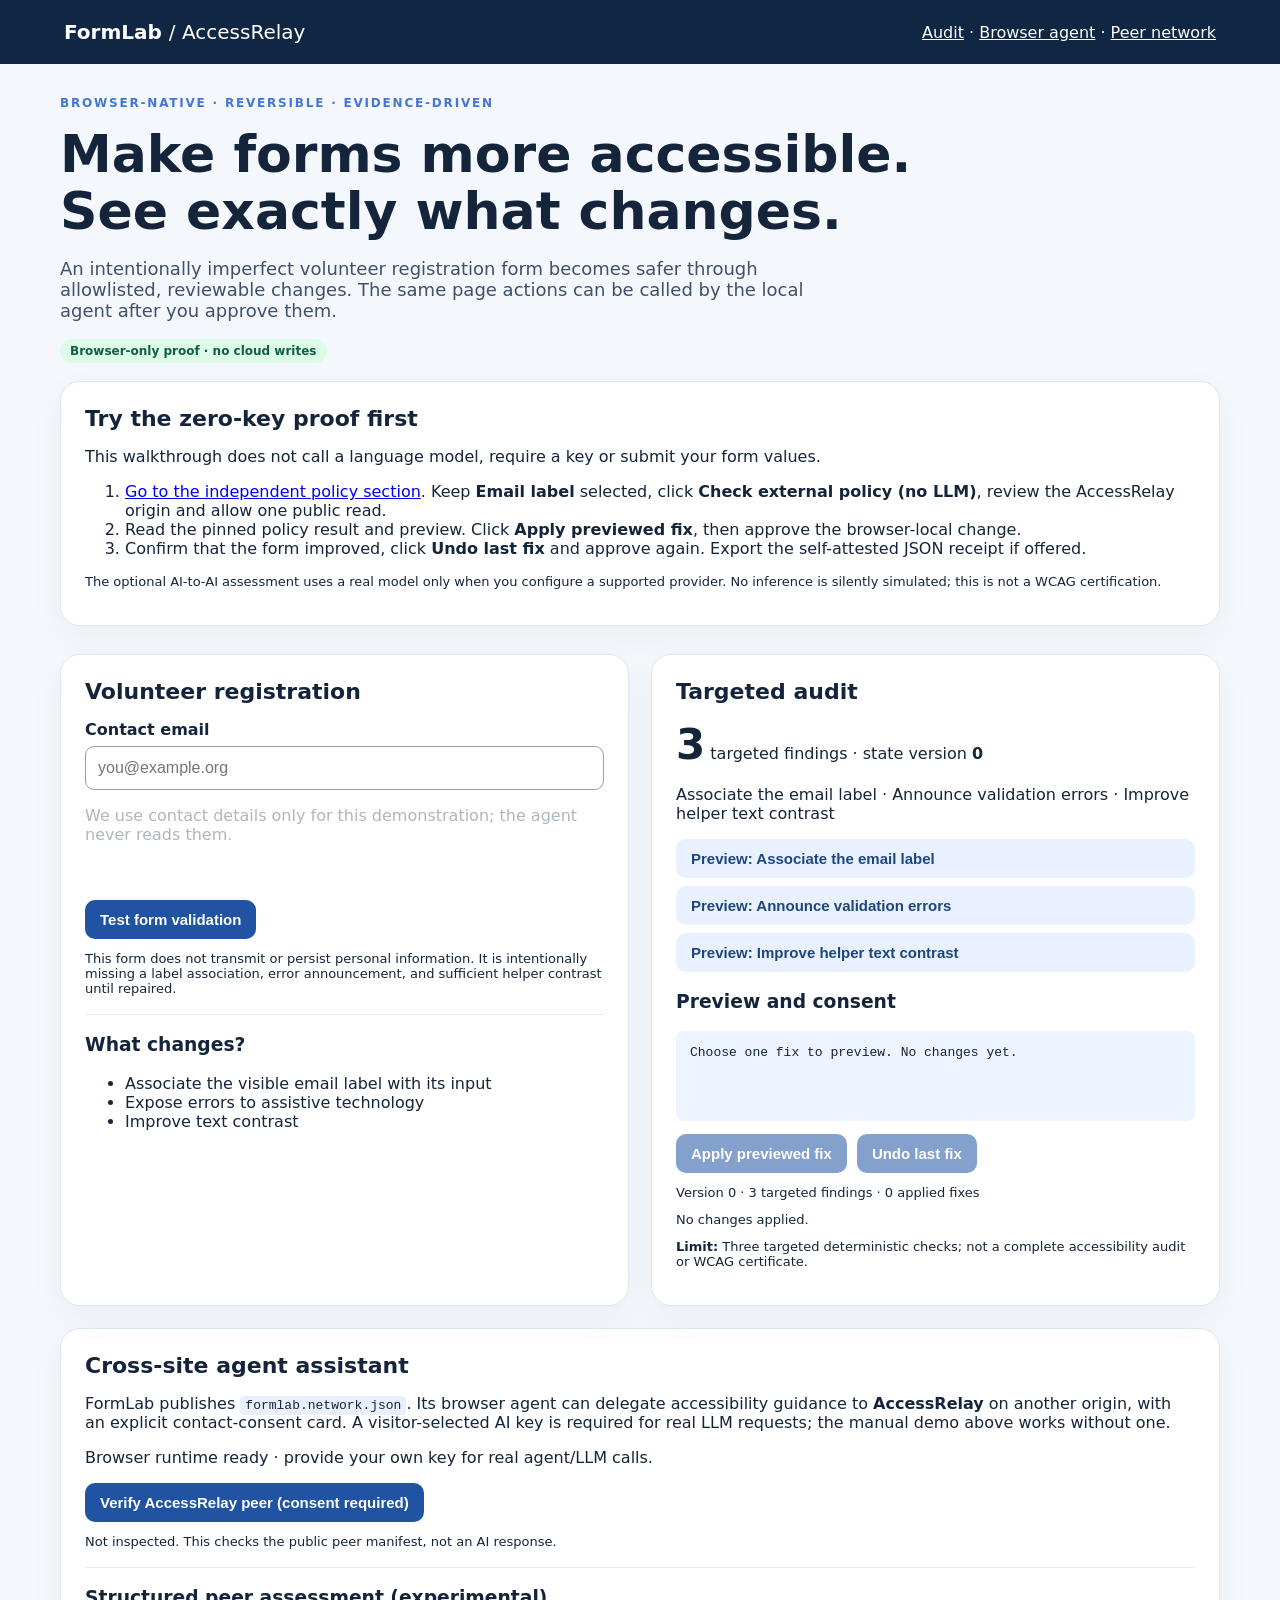
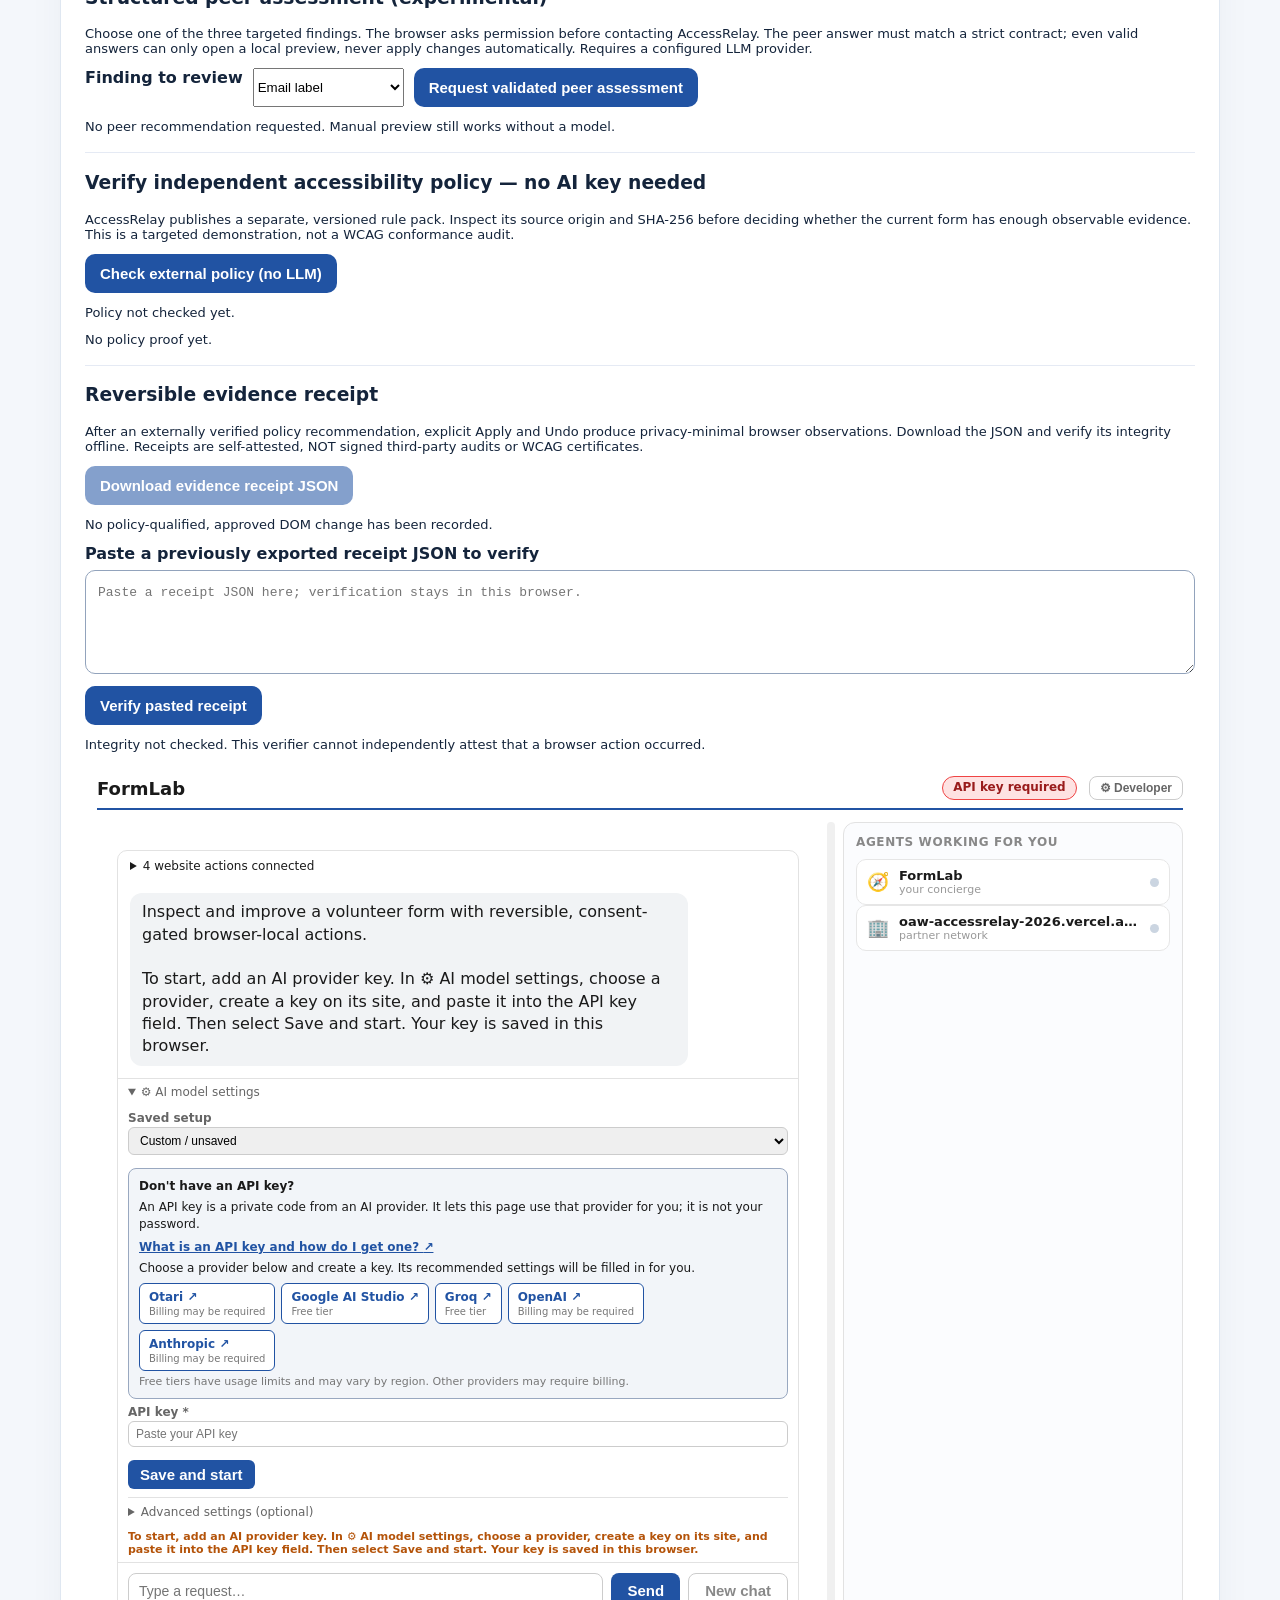
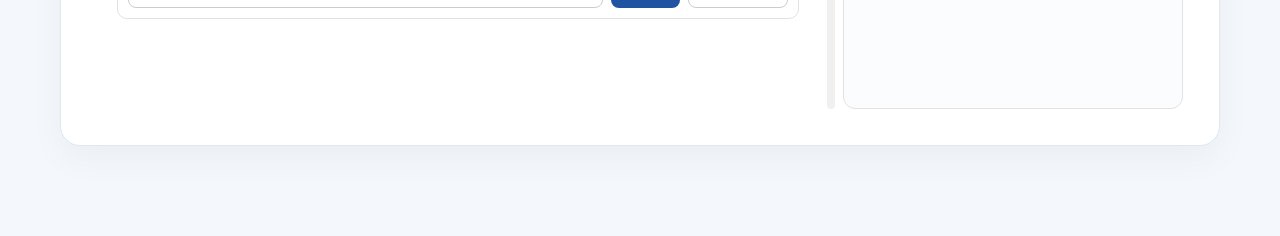
==== formlab/index.html @ d530da46 "Initial public release: source-pinned AccessRelay and FormLab" ====
<!doctype html><html lang="en"><head><meta charset="utf-8"><meta name="viewport" content="width=device-width,initial-scale=1"><title>FormLab · Accessible changes with proof</title><meta name="description" content="Preview, approve and undo three accessible form improvements. Linked browser agents, no server-side write."><link rel="stylesheet" href="./styles.css"><script type="module" src="./site.js"></script></head><body>
<header><div class="brand">FormLab <span style="font-weight:400">/ AccessRelay</span></div><nav aria-label="Primary"><a href="#audit">Audit</a> · <a href="#agent">Browser agent</a> · <a href="https://oaw-accessrelay-2026.vercel.app/" target="_blank" rel="noopener">Peer network</a></nav></header>
<main><span class="kicker">Browser-native · reversible · evidence-driven</span><h1>Make forms more accessible. See exactly what changes.</h1><p class="lead">An intentionally imperfect volunteer registration form becomes safer through allowlisted, reviewable changes. The same page actions can be called by the local agent after you approve them.</p><span class="pill">Browser-only proof · no cloud writes</span><section class="panel" aria-labelledby="quickstart-heading" style="margin-top:18px;margin-bottom:18px"><h2 id="quickstart-heading">Try the zero-key proof first</h2><p>This walkthrough does not call a language model, require a key or submit your form values.</p><ol><li><a href="#agent">Go to the independent policy section</a>. Keep <strong>Email label</strong> selected, click <strong>Check external policy (no LLM)</strong>, review the AccessRelay origin and allow one public read.</li><li>Read the pinned policy result and preview. Click <strong>Apply previewed fix</strong>, then approve the browser-local change.</li><li>Confirm that the form improved, click <strong>Undo last fix</strong> and approve again. Export the self-attested JSON receipt if offered.</li></ol><p class="note">The optional AI-to-AI assessment uses a real model only when you configure a supported provider. No inference is silently simulated; this is not a WCAG certification.</p></section>
<div class="grid"><section class="panel" aria-labelledby="form-head"><h2 id="form-head">Volunteer registration</h2><form id="signup" novalidate><label id="email-label">Contact email</label><input id="email" name="email" type="email" placeholder="you@example.org" autocomplete="email"><p class="muted" id="helper">We use contact details only for this demonstration; the agent never reads them.</p><p id="form-error" class="error"></p><button type="submit">Test form validation</button></form><p class="note">This form does not transmit or persist personal information. It is intentionally missing a label association, error announcement, and sufficient helper contrast until repaired.</p><div class="divider"></div><h3>What changes?</h3><ul><li>Associate the visible email label with its input</li><li>Expose errors to assistive technology</li><li>Improve text contrast</li></ul></section>
<section class="panel" id="audit" aria-labelledby="audit-head"><h2 id="audit-head">Targeted audit</h2><p><span class="stat" id="issue-count">3</span> targeted findings · state version <strong id="version">0</strong></p><p id="issues">Loading checks...</p><div id="fix-list" aria-label="Available fixes"></div><h3>Preview and consent</h3><pre id="preview" class="preview">Choose one fix to preview. No changes yet.</pre><div class="buttons"><button id="apply" type="button" disabled>Apply previewed fix</button><button id="undo" type="button" disabled>Undo last fix</button></div><p id="evidence" class="note"></p><p id="last-receipt" class="note">No changes applied.</p><p class="note"><strong>Limit:</strong> Three targeted deterministic checks; not a complete accessibility audit or WCAG certificate.</p></section></div>
<section class="panel" id="agent" style="margin-top:22px"><h2>Cross-site agent assistant</h2><p>FormLab publishes <code>formlab.network.json</code>. Its browser agent can delegate accessibility guidance to <strong>AccessRelay</strong> on another origin, with an explicit contact-consent card. A visitor-selected AI key is required for real LLM requests; the manual demo above works without one.</p><p id="agent-status" role="status">Loading the reference browser runtime...</p><div class="buttons"><button id="peer-inspect" type="button">Verify AccessRelay peer (consent required)</button></div><p id="peer-inspect-status" class="note" role="status">Not inspected. This checks the public peer manifest, not an AI response.</p><div class="divider"></div><h3>Structured peer assessment (experimental)</h3><p class="note">Choose one of the three targeted findings. The browser asks permission before contacting AccessRelay. The peer answer must match a strict contract; even valid answers can only open a local preview, never apply changes automatically. Requires a configured LLM provider.</p><div class="buttons"><label for="peer-assess-issue">Finding to review</label><select id="peer-assess-issue" aria-label="Finding to review"><option value="associate_label">Email label</option><option value="announce_errors">Error announcements</option><option value="increase_contrast">Helper contrast</option></select><button id="peer-assess" type="button">Request validated peer assessment</button></div><p id="peer-assess-status" role="status" class="note">No peer recommendation requested. Manual preview still works without a model.</p><div class="divider"></div><h3>Verify independent accessibility policy — no AI key needed</h3><p class="note">AccessRelay publishes a separate, versioned rule pack. Inspect its source origin and SHA-256 before deciding whether the current form has enough observable evidence. This is a targeted demonstration, not a WCAG conformance audit.</p><div class="buttons"><button id="policy-review" type="button">Check external policy (no LLM)</button></div><p id="policy-review-status" role="status" class="note">Policy not checked yet.</p><p id="policy-review-proof" class="note">No policy proof yet.</p><div class="divider"></div><h3>Reversible evidence receipt</h3><p class="note">After an externally verified policy recommendation, explicit Apply and Undo produce privacy-minimal browser observations. Download the JSON and verify its integrity offline. Receipts are self-attested, NOT signed third-party audits or WCAG certificates.</p><div class="buttons"><button id="receipt-export" type="button" disabled>Download evidence receipt JSON</button></div><p id="receipt-status" role="status" class="note">No policy-qualified, approved DOM change has been recorded.</p><label for="receipt-paste">Paste a previously exported receipt JSON to verify</label><textarea id="receipt-paste" rows="4" maxlength="24000" placeholder="Paste a receipt JSON here; verification stays in this browser."></textarea><div class="buttons"><button id="receipt-verify" type="button">Verify pasted receipt</button></div><p id="receipt-verify-status" role="status" class="note">Integrity not checked. This verifier cannot independently attest that a browser action occurred.</p><div id="agent-app"></div></section></main><dialog id="review-dialog" aria-labelledby="review-title"><h2 id="review-title">Review browser-local change</h2><p id="review-summary"></p><p class="note">No server-side data changes. You can undo the fix.</p><div class="buttons"><button id="review-approve" type="button">Approve change</button><button id="review-cancel" type="button">Cancel</button></div></dialog></body></html>
---- formlab/styles.css ----
:root{font-family:Inter,system-ui,-apple-system,Segoe UI,sans-serif;color:#14243b;background:#f4f7fb;--muted:#aeb6c0;--brand:#2153a3}*{box-sizing:border-box}body{margin:0}header{padding:20px 5vw;background:#102743;color:white;display:flex;justify-content:space-between;gap:18px;align-items:center}header a{color:white}.brand{font-weight:800;font-size:20px}.kicker{font-size:12px;font-weight:800;letter-spacing:.15em;text-transform:uppercase;color:#4376d5}h1{font-size:clamp(30px,4.5vw,52px);line-height:1.1;max-width:860px;margin:15px 0 18px}h2{font-size:22px}main{max-width:1200px;margin:auto;padding:28px 20px 90px}.lead{font-size:18px;max-width:800px;color:#40506a}.grid{display:grid;grid-template-columns:minmax(0,1fr) minmax(300px,1fr);gap:22px;margin-top:28px}.panel{background:#fff;border:1px solid #dfe7f1;border-radius:20px;padding:24px;box-shadow:0 12px 36px #0d2d5b0b}.panel h2{margin:0 0 16px}label{display:block;font-weight:600;margin:0 0 7px}input{width:100%;padding:12px;border:1px solid #92a3bc;border-radius:9px;font-size:16px}button{padding:11px 15px;border:0;border-radius:10px;background:#2153a3;color:white;font-size:15px;font-weight:700;cursor:pointer}button:hover:not(:disabled){background:#1b4387}button:focus-visible,input:focus-visible{outline:3px solid #f6a92c;outline-offset:3px}button:disabled{opacity:.55;cursor:not-allowed}.buttons{display:flex;flex-wrap:wrap;gap:10px}.fix{display:block;width:100%;text-align:left;background:#e9f0ff;color:#1c477c;margin:8px 0}.fix:hover:not(:disabled){background:#d5e6ff}.stat{font-size:42px;font-weight:800}.muted{color:var(--muted)}:root[data-contrast="improved"]{--muted:#364152}.note{font-size:13px;margin:12px 0}.preview{background:#eef4ff;white-space:pre-wrap;padding:14px;border-radius:8px;min-height:90px}.pill{display:inline-block;background:#dcfce8;color:#12603b;border-radius:999px;padding:5px 10px;font-size:12px;font-weight:800}.error{min-height:24px;color:#b42318}.divider{height:1px;background:#e5eaf4;margin:18px 0}code{background:#eaf0fb;border-radius:4px;padding:2px 5px}#agent-app{min-height:300px}@media(max-width:820px){header{align-items:flex-start;flex-direction:column}.grid{grid-template-columns:1fr}main{padding:24px 15px}}
dialog{width:min(490px,92vw);border:1px solid #dbe4f1;border-radius:18px;padding:26px;box-shadow:0 35px 90px #10274355}dialog::backdrop{background:#102743aa}#review-cancel{background:#e9f0fb;color:#21385e}

#receipt-paste{display:block;width:100%;max-width:100%;padding:12px;margin-bottom:12px;border:1px solid #92a3bc;border-radius:10px;font:13px/1.5 ui-monospace,Consolas,monospace;resize:vertical;overflow-wrap:anywhere}#receipt-paste:focus-visible{outline:3px solid #f6a92c;outline-offset:3px}
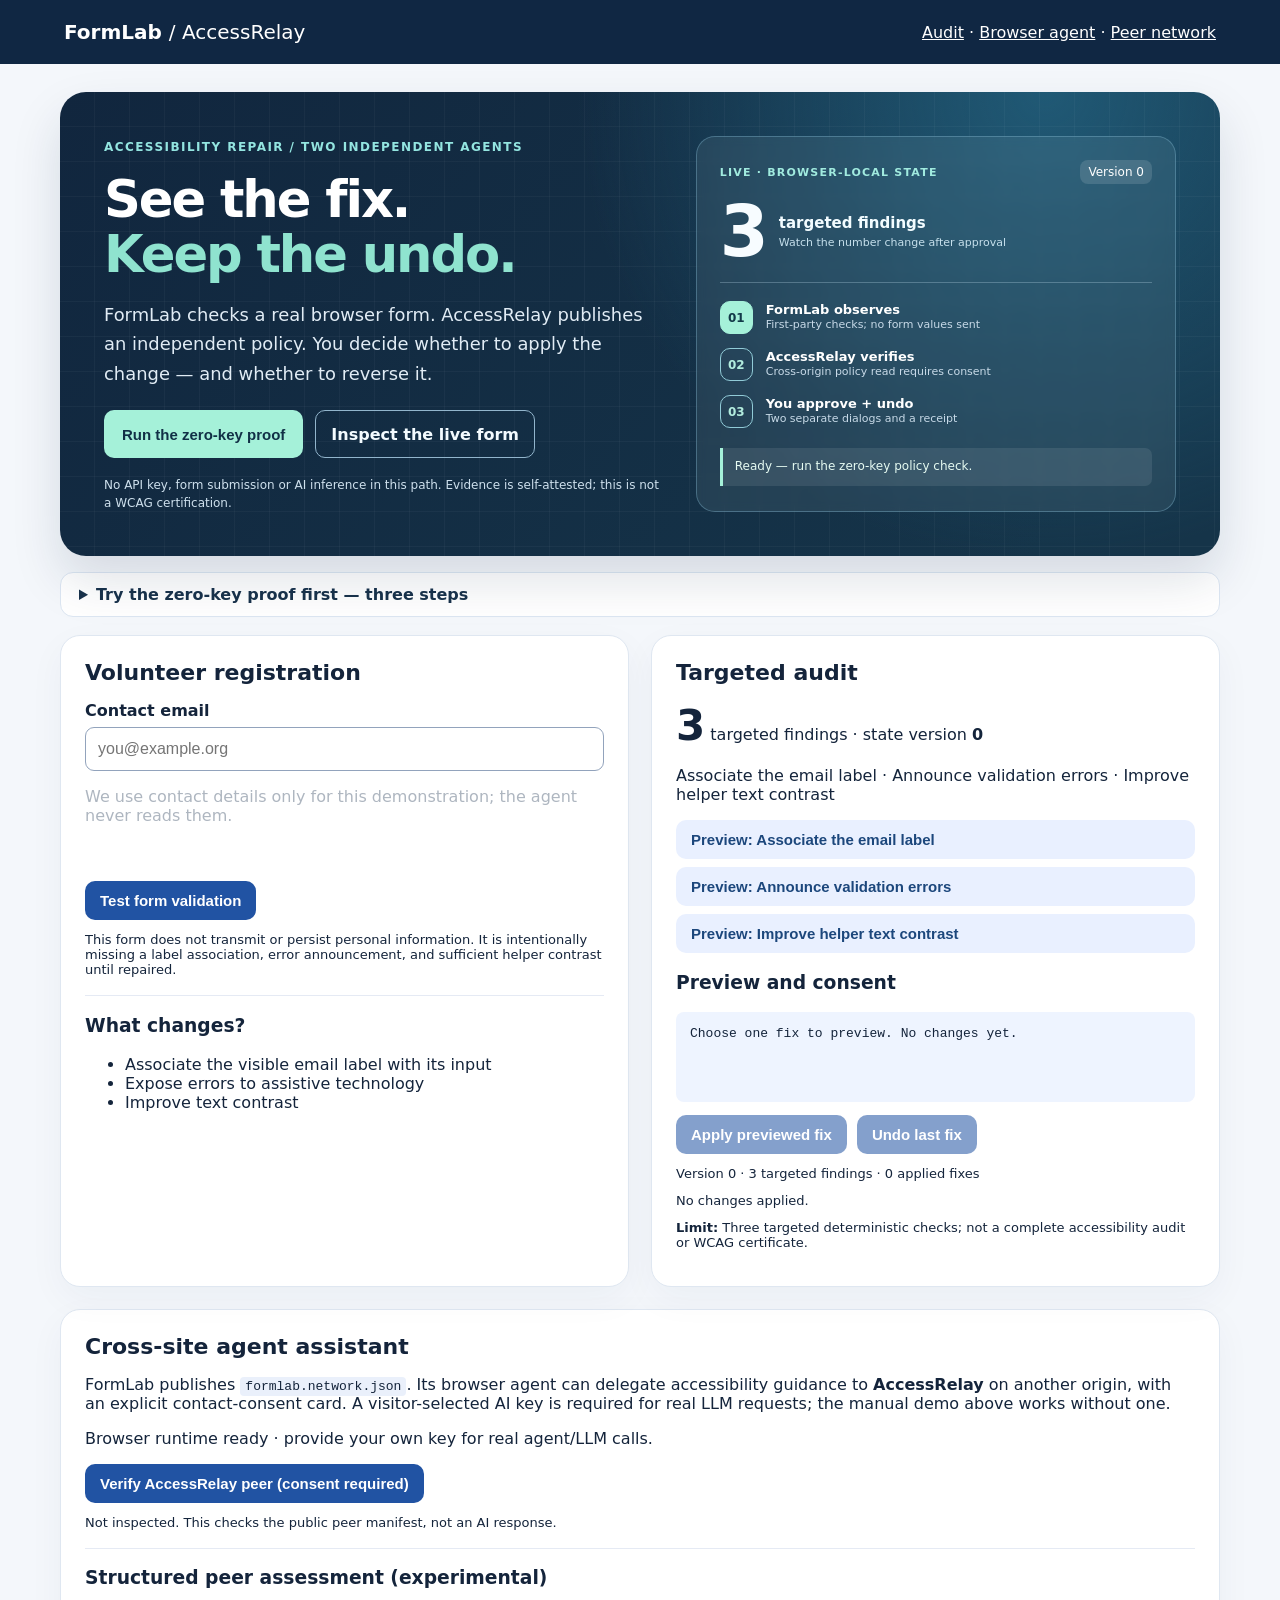
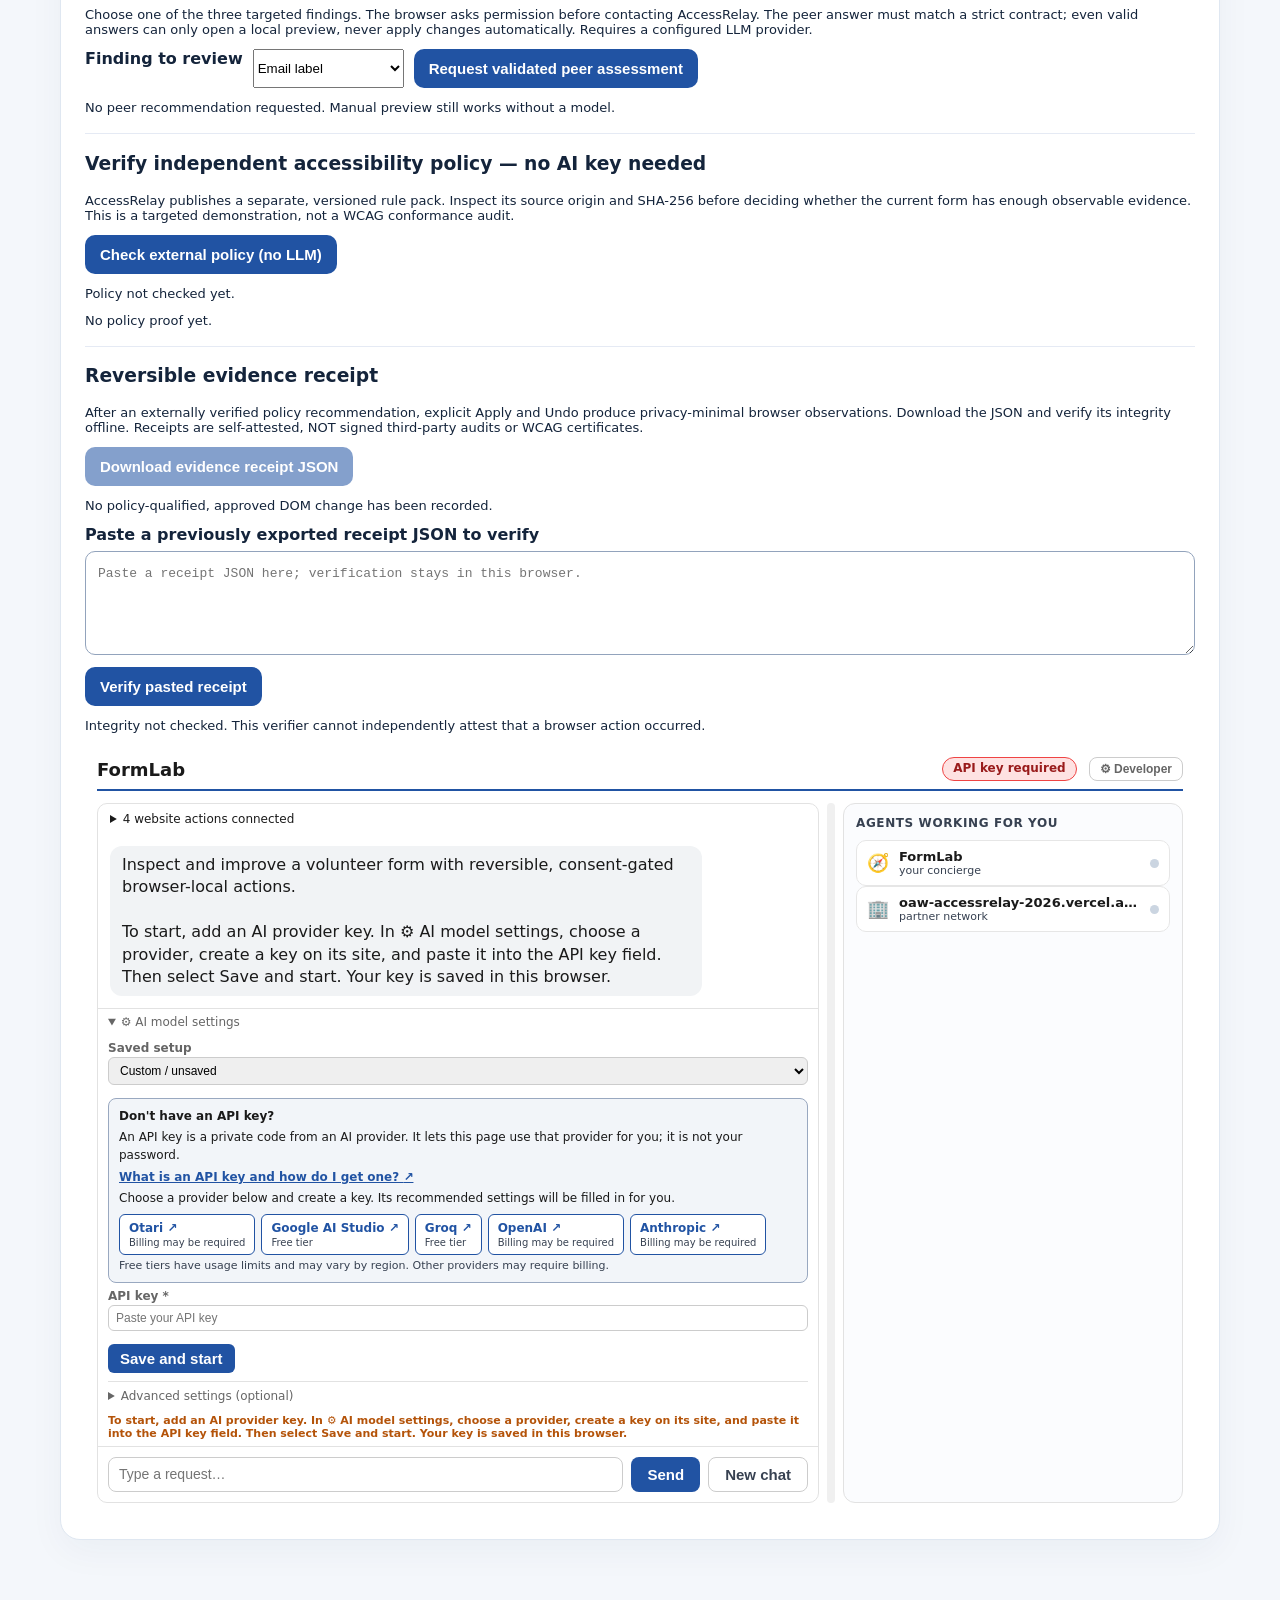
==== commit cbe73e07: "feat(p790): publish reviewed reversible trust repair source" ====
--- a/formlab/index.html
+++ b/formlab/index.html
@@ -1,6 +1,26 @@
-<!doctype html><html lang="en"><head><meta charset="utf-8"><meta name="viewport" content="width=device-width,initial-scale=1"><title>FormLab · Accessible changes with proof</title><meta name="description" content="Preview, approve and undo three accessible form improvements. Linked browser agents, no server-side write."><link rel="stylesheet" href="./styles.css"><script type="module" src="./site.js"></script></head><body>
+<!doctype html><html lang="en"><head><meta charset="utf-8"><meta name="viewport" content="width=device-width,initial-scale=1"><title>FormLab · Accessible changes with proof</title><meta name="description" content="Preview, approve and undo three accessible form improvements. Linked browser agents, no server-side write."><link rel="icon" type="image/svg+xml" href="./favicon.svg"><link rel="stylesheet" href="./styles.css"><link rel="stylesheet" href="./judge-hero.css"><script type="module" src="./site.js"></script></head><body>
 <header><div class="brand">FormLab <span style="font-weight:400">/ AccessRelay</span></div><nav aria-label="Primary"><a href="#audit">Audit</a> · <a href="#agent">Browser agent</a> · <a href="https://oaw-accessrelay-2026.vercel.app/" target="_blank" rel="noopener">Peer network</a></nav></header>
-<main><span class="kicker">Browser-native · reversible · evidence-driven</span><h1>Make forms more accessible. See exactly what changes.</h1><p class="lead">An intentionally imperfect volunteer registration form becomes safer through allowlisted, reviewable changes. The same page actions can be called by the local agent after you approve them.</p><span class="pill">Browser-only proof · no cloud writes</span><section class="panel" aria-labelledby="quickstart-heading" style="margin-top:18px;margin-bottom:18px"><h2 id="quickstart-heading">Try the zero-key proof first</h2><p>This walkthrough does not call a language model, require a key or submit your form values.</p><ol><li><a href="#agent">Go to the independent policy section</a>. Keep <strong>Email label</strong> selected, click <strong>Check external policy (no LLM)</strong>, review the AccessRelay origin and allow one public read.</li><li>Read the pinned policy result and preview. Click <strong>Apply previewed fix</strong>, then approve the browser-local change.</li><li>Confirm that the form improved, click <strong>Undo last fix</strong> and approve again. Export the self-attested JSON receipt if offered.</li></ol><p class="note">The optional AI-to-AI assessment uses a real model only when you configure a supported provider. No inference is silently simulated; this is not a WCAG certification.</p></section>
+<main id="main-content">
+<section class="judge-hero" aria-labelledby="judge-title">
+  <div class="hero-copy">
+    <span class="kicker">ACCESSIBILITY REPAIR / TWO INDEPENDENT AGENTS</span>
+    <h1 id="judge-title">See the fix.<br><span class="hero-accent">Keep the undo.</span></h1>
+    <p class="hero-lead">FormLab checks a real browser form. AccessRelay publishes an independent policy. You decide whether to apply the change — and whether to reverse it.</p>
+    <div class="hero-actions"><button class="hero-primary" id="quick-demo" type="button" disabled>Run the zero-key proof</button><a class="hero-secondary" href="#audit">Inspect the live form</a></div>
+    <p class="hero-disclaimer">No API key, form submission or AI inference in this path. Evidence is self-attested; this is not a WCAG certification.</p>
+  </div>
+  <div class="journey-card" aria-label="Evidence and approval journey">
+    <div class="journey-top"><span class="journey-eyebrow">LIVE · BROWSER-LOCAL STATE</span><span class="journey-live" id="journey-version">Version 0</span></div>
+    <div class="journey-meter"><strong id="journey-count" aria-live="polite">3</strong><span>targeted findings<br><small>Watch the number change after approval</small></span></div>
+    <ol class="journey-steps" aria-label="Three proof steps">
+      <li><span class="journey-number">01</span><span><strong>FormLab observes</strong><small>First-party checks; no form values sent</small></span></li>
+      <li><span class="journey-number">02</span><span><strong>AccessRelay verifies</strong><small>Cross-origin policy read requires consent</small></span></li>
+      <li><span class="journey-number">03</span><span><strong>You approve + undo</strong><small>Two separate dialogs and a receipt</small></span></li>
+    </ol>
+    <p class="journey-status" id="journey-status" role="status">Ready — run the zero-key policy check.</p>
+  </div>
+</section>
+<details class="quickstart"><summary>Try the zero-key proof first — three steps</summary><div class="quickstart-content"><ol><li>Run the zero-key policy check, review the AccessRelay origin, and allow the public read.</li><li>Review the recommendation under <a href="#agent">Independent policy</a>. Approve <strong>Apply previewed fix</strong> on the targeted audit card.</li><li>Approve <strong>Undo last fix</strong> separately, then export the self-attested JSON receipt.</li></ol><p>This deterministic proof does not use an LLM. Real model-to-model assessment is optional BYOK, not a free hosted model.</p></div></details>
 <div class="grid"><section class="panel" aria-labelledby="form-head"><h2 id="form-head">Volunteer registration</h2><form id="signup" novalidate><label id="email-label">Contact email</label><input id="email" name="email" type="email" placeholder="you@example.org" autocomplete="email"><p class="muted" id="helper">We use contact details only for this demonstration; the agent never reads them.</p><p id="form-error" class="error"></p><button type="submit">Test form validation</button></form><p class="note">This form does not transmit or persist personal information. It is intentionally missing a label association, error announcement, and sufficient helper contrast until repaired.</p><div class="divider"></div><h3>What changes?</h3><ul><li>Associate the visible email label with its input</li><li>Expose errors to assistive technology</li><li>Improve text contrast</li></ul></section>
 <section class="panel" id="audit" aria-labelledby="audit-head"><h2 id="audit-head">Targeted audit</h2><p><span class="stat" id="issue-count">3</span> targeted findings · state version <strong id="version">0</strong></p><p id="issues">Loading checks...</p><div id="fix-list" aria-label="Available fixes"></div><h3>Preview and consent</h3><pre id="preview" class="preview">Choose one fix to preview. No changes yet.</pre><div class="buttons"><button id="apply" type="button" disabled>Apply previewed fix</button><button id="undo" type="button" disabled>Undo last fix</button></div><p id="evidence" class="note"></p><p id="last-receipt" class="note">No changes applied.</p><p class="note"><strong>Limit:</strong> Three targeted deterministic checks; not a complete accessibility audit or WCAG certificate.</p></section></div>
 <section class="panel" id="agent" style="margin-top:22px"><h2>Cross-site agent assistant</h2><p>FormLab publishes <code>formlab.network.json</code>. Its browser agent can delegate accessibility guidance to <strong>AccessRelay</strong> on another origin, with an explicit contact-consent card. A visitor-selected AI key is required for real LLM requests; the manual demo above works without one.</p><p id="agent-status" role="status">Loading the reference browser runtime...</p><div class="buttons"><button id="peer-inspect" type="button">Verify AccessRelay peer (consent required)</button></div><p id="peer-inspect-status" class="note" role="status">Not inspected. This checks the public peer manifest, not an AI response.</p><div class="divider"></div><h3>Structured peer assessment (experimental)</h3><p class="note">Choose one of the three targeted findings. The browser asks permission before contacting AccessRelay. The peer answer must match a strict contract; even valid answers can only open a local preview, never apply changes automatically. Requires a configured LLM provider.</p><div class="buttons"><label for="peer-assess-issue">Finding to review</label><select id="peer-assess-issue" aria-label="Finding to review"><option value="associate_label">Email label</option><option value="announce_errors">Error announcements</option><option value="increase_contrast">Helper contrast</option></select><button id="peer-assess" type="button">Request validated peer assessment</button></div><p id="peer-assess-status" role="status" class="note">No peer recommendation requested. Manual preview still works without a model.</p><div class="divider"></div><h3>Verify independent accessibility policy — no AI key needed</h3><p class="note">AccessRelay publishes a separate, versioned rule pack. Inspect its source origin and SHA-256 before deciding whether the current form has enough observable evidence. This is a targeted demonstration, not a WCAG conformance audit.</p><div class="buttons"><button id="policy-review" type="button">Check external policy (no LLM)</button></div><p id="policy-review-status" role="status" class="note">Policy not checked yet.</p><p id="policy-review-proof" class="note">No policy proof yet.</p><div class="divider"></div><h3>Reversible evidence receipt</h3><p class="note">After an externally verified policy recommendation, explicit Apply and Undo produce privacy-minimal browser observations. Download the JSON and verify its integrity offline. Receipts are self-attested, NOT signed third-party audits or WCAG certificates.</p><div class="buttons"><button id="receipt-export" type="button" disabled>Download evidence receipt JSON</button></div><p id="receipt-status" role="status" class="note">No policy-qualified, approved DOM change has been recorded.</p><label for="receipt-paste">Paste a previously exported receipt JSON to verify</label><textarea id="receipt-paste" rows="4" maxlength="24000" placeholder="Paste a receipt JSON here; verification stays in this browser."></textarea><div class="buttons"><button id="receipt-verify" type="button">Verify pasted receipt</button></div><p id="receipt-verify-status" role="status" class="note">Integrity not checked. This verifier cannot independently attest that a browser action occurred.</p><div id="agent-app"></div></section></main><dialog id="review-dialog" aria-labelledby="review-title"><h2 id="review-title">Review browser-local change</h2><p id="review-summary"></p><p class="note">No server-side data changes. You can undo the fix.</p><div class="buttons"><button id="review-approve" type="button">Approve change</button><button id="review-cancel" type="button">Cancel</button></div></dialog></body></html>
--- a/formlab/judge-hero.css
+++ b/formlab/judge-hero.css
@@ -0,0 +1,47 @@
+/* P781: compact first-viewport product story; no changes to the intentionally poor form helper contrast. */
+.judge-hero{display:grid;grid-template-columns:minmax(0,1.08fr) minmax(325px,.92fr);gap:28px;align-items:stretch;padding:clamp(22px,4vw,44px);border-radius:26px;background:radial-gradient(circle at 85% 0%,#205975 0%,transparent 43%),linear-gradient(130deg,#11263e,#153449 88%);color:#f5f9ff;box-shadow:0 24px 50px #10274322;position:relative;overflow:hidden}
+.judge-hero:before{content:"";position:absolute;inset:0;pointer-events:none;opacity:.24;background-image:linear-gradient(transparent 97%,#ffffff27 98%),linear-gradient(90deg,transparent 97%,#ffffff27 98%);background-size:35px 35px}
+.judge-hero>div{position:relative;z-index:1;min-width:0}
+.judge-hero .kicker{color:#93e5e0;letter-spacing:.12em}
+.judge-hero h1{color:#fff;font-size:clamp(34px,4vw,55px);line-height:1.07;margin:17px 0 18px;max-width:590px;letter-spacing:-.04em}
+.hero-accent{color:#8fe3cf}
+.hero-lead{font-size:clamp(15px,1.4vw,18px);line-height:1.65;color:#e1ecf5;max-width:580px;margin:0 0 22px}
+.hero-actions{display:flex;flex-wrap:wrap;align-items:center;gap:12px}
+.hero-primary{background:#a5f1d9;color:#113046;font-weight:800;min-height:48px;padding:13px 18px}
+.hero-primary:hover:not(:disabled){background:#d4fff0;color:#112f41}
+.hero-secondary{display:inline-flex;align-items:center;justify-content:center;padding:12px 15px;border:1px solid #92b5cc;border-radius:10px;color:#f3fbff;font-weight:700;min-height:48px;text-decoration:none}
+.hero-secondary:hover{background:#ffffff16;color:#fff}
+.hero-primary:focus-visible,.hero-secondary:focus-visible,.quickstart summary:focus-visible{outline:3px solid #ffd469;outline-offset:4px}
+.hero-disclaimer{font-size:12px;line-height:1.5;color:#cee0ed;margin:18px 0 0;max-width:570px}
+.journey-card{padding:23px;border:1px solid #7fb5ce66;background:#e6f4f914;border-radius:19px;backdrop-filter:blur(5px)}
+.journey-top{display:flex;flex-wrap:wrap;align-items:center;justify-content:space-between;gap:8px}
+.journey-eyebrow{color:#a1ebdf;font-size:11px;font-weight:800;letter-spacing:.11em}
+.journey-live{background:#ffffff20;color:white;border-radius:8px;padding:5px 8px;font-size:12px;font-variant-numeric:tabular-nums}
+.journey-meter{display:flex;align-items:center;gap:15px;padding:13px 0 15px;border-bottom:1px solid #d3ebfa44}
+.journey-meter>strong{font-size:clamp(50px,5.5vw,74px);line-height:1;font-variant-numeric:tabular-nums;letter-spacing:-.07em;color:#f7fcff}
+.journey-meter>span{font-weight:700;font-size:15px;color:#f2fcff;line-height:1.35}
+.journey-meter small{display:block;font-size:11px;font-weight:400;color:#c6e0ec;margin-top:3px}
+.journey-steps{list-style:none;padding:11px 0 0;margin:0}
+.journey-steps li{display:flex;align-items:center;gap:13px;padding:7px 0}
+.journey-number{flex:0 0 33px;height:33px;display:flex;align-items:center;justify-content:center;border:1px solid #91cbd7;border-radius:10px;color:#b2ecde;font-size:12px;font-weight:800;font-variant-numeric:tabular-nums}
+.journey-steps li strong{display:block;color:#fff;font-size:13px}
+.journey-steps li small{display:block;font-size:11px;line-height:1.45;color:#c8dae8}
+.journey-steps li[data-state="complete"] .journey-number{background:#a5f1d9;color:#123948;border-color:#a5f1d9}
+.journey-status{color:#e6fbf2;background:#ffffff17;border-left:3px solid #a5f1d9;padding:9px 12px;border-radius:0 7px 7px 0;font-size:12px;line-height:1.5;margin:13px 0 0;min-height:38px}
+.quickstart{background:#fff;border:1px solid #dce6f2;border-radius:13px;margin:16px 0 12px;color:#18324b}
+.quickstart summary{padding:12px 18px;cursor:pointer;font-weight:750;list-style-position:inside}
+.quickstart[open] summary{border-bottom:1px solid #dce6f2}
+.quickstart-content{padding:3px 20px 13px;line-height:1.55}
+.quickstart-content li{margin:8px 0}
+#main-content .grid{margin-top:18px}
+#main-content a:not(.hero-secondary){scroll-margin-top:30px}
+#agent,#audit,#policy-review{scroll-margin-top:26px}
+@media(max-width:870px){.judge-hero{grid-template-columns:1fr;gap:17px}.journey-card{max-width:100%}.judge-hero h1{max-width:720px}}
+@media(max-width:540px){.judge-hero{padding:20px 16px;border-radius:18px;gap:17px}.judge-hero h1{font-size:clamp(32px,9.2vw,42px);margin:12px 0}.hero-lead{font-size:14px;line-height:1.55;margin-bottom:16px}.hero-actions{gap:9px}.hero-primary{flex:1 1 100%}.hero-secondary{flex:1 1 100%;min-height:42px}.hero-disclaimer{font-size:11px;margin-top:11px}.journey-card{padding:16px}.journey-meter{padding:9px 0}.journey-meter>strong{font-size:54px}.journey-steps li{padding:5px 0}.quickstart summary{font-size:14px}.quickstart-content{font-size:14px}}
+@media(prefers-reduced-motion:reduce){.judge-hero *{scroll-behavior:auto}}
+/* P783: improve Cognizant settings/help contrast without altering upstream runtime. */
+#agent-app .ns-key-providers small,
+#agent-app .ns-key-help .ns-hint,
+#agent-app .ns-agents h3,
+#agent-app .ns-arole{color:#374151 !important}
+#agent-app #ns-newchat{color:#374151 !important}
